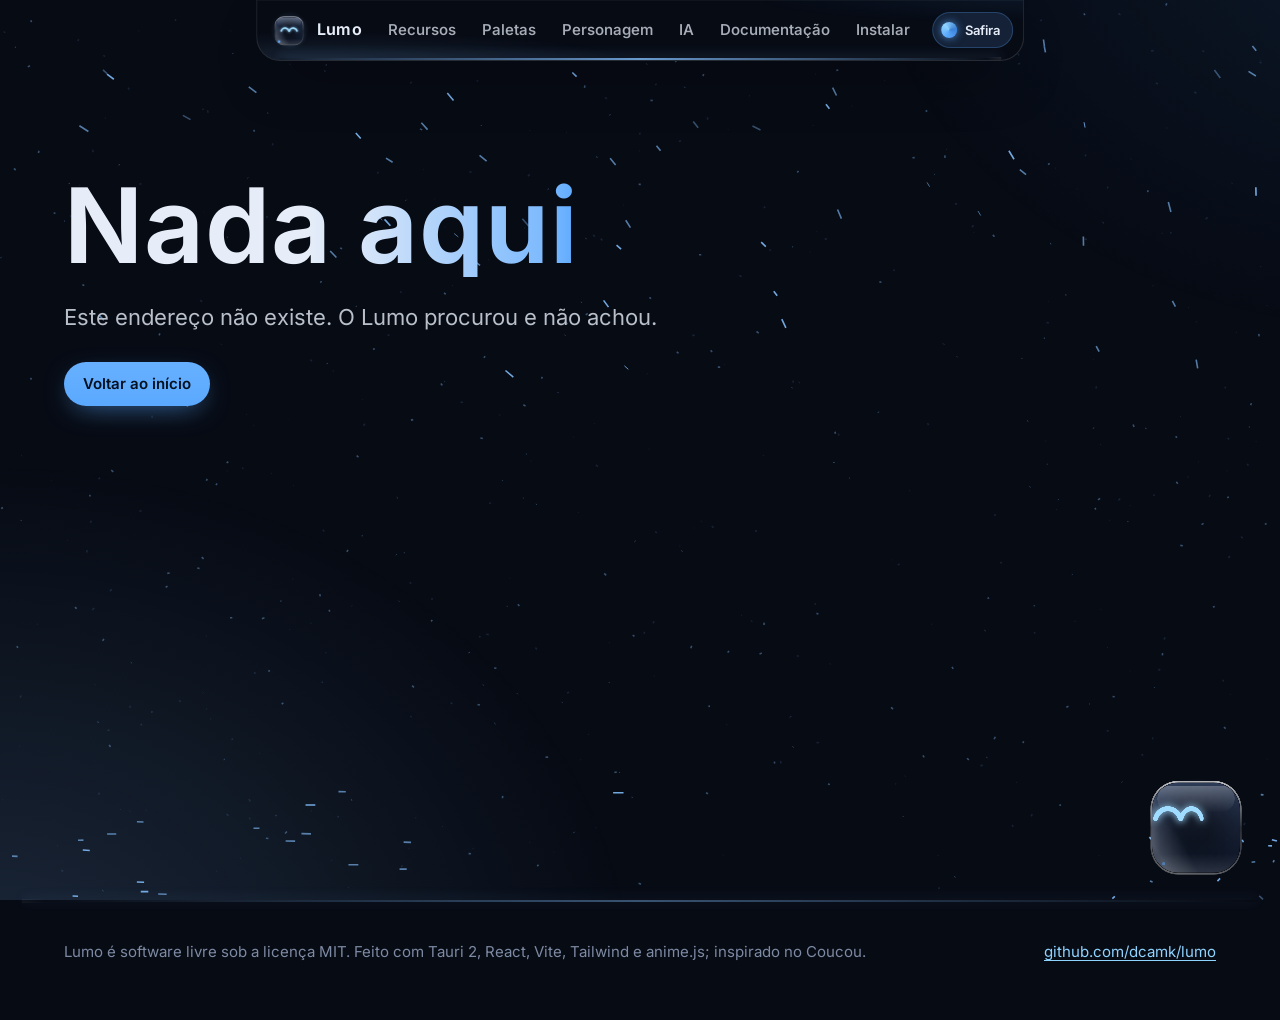
==== index.html @ af3bd28b "Site do Lumo Co-Authored-By: Claude Opus 5.5 <noreply@anthropic.com>" ====
<!doctype html>
<html lang="pt-BR" data-palette="safira" data-font="sans">
  <head>
    <meta charset="UTF-8" />
    <meta name="viewport" content="width=device-width, initial-scale=1" />
    <title>Lumo · assistente de área de trabalho para Linux</title>
    <meta name="description" content="Uma pílula preta no topo da tela com um personagem animado. Tarefas com lembretes, Pomodoro, terminal, e-mail, painel do sistema e uma IA com equipe de agentes. Funciona sem chave de API." />
    <meta name="theme-color" content="#070b14" />
    <meta name="color-scheme" content="dark" />
    <link rel="icon" type="image/png" sizes="32x32" href="/img/favicon-32.png" />
    <link rel="icon" type="image/png" sizes="192x192" href="/img/favicon-192.png" />
    <link rel="apple-touch-icon" href="/img/favicon-180.png" />
    <meta property="og:type" content="website" />
    <meta property="og:locale" content="pt_BR" />
    <meta property="og:site_name" content="Lumo" />
    <meta property="og:title" content="Lumo · assistente de área de trabalho para Linux" />
    <meta property="og:description" content="Uma pílula preta no topo da tela com um personagem animado e uma IA com equipe de agentes. Funciona sem chave de API." />
    <meta property="og:image" content="/img/og.png" />
    <meta property="og:image:width" content="1200" />
    <meta property="og:image:height" content="630" />
    <meta property="og:image:alt" content="O painel do Lumo aberto na paleta Safira, com o personagem e a aba Sistema." />
    <meta name="twitter:card" content="summary_large_image" />
    <link rel="preload" href="/fonts/inter-latin-wght-normal.woff2" as="font" type="font/woff2" crossorigin />
    <script>
      // Paleta salva antes do primeiro quadro (sem piscar a padrão), como o store.ts do Lumo
      (function () {
        var C = {
          grafite: ['#0d0f13', '#13161b', '#0a0c0f', '#1a1e25', '#e8ecf2', '#8a94a3', '#8fa6c4', '#6a86ad', '#b7c4d6', '#0b1018', 'sans'],
          safira: ['#070b14', '#0d1422', '#060a12', '#131c30', '#e6edf8', '#7d8aa3', '#5aa9ff', '#3b82d6', '#8fd3ff', '#04101f', 'sans'],
          indigo: ['#09070f', '#110e1b', '#070509', '#191428', '#ece9f7', '#8d86a6', '#9b8cff', '#7566e0', '#c4b9ff', '#0c0818', 'sans'],
          ambar: ['#0c0904', '#16110a', '#080603', '#201910', '#f3ebdd', '#9a8c75', '#f0a64a', '#cf8530', '#ffd08a', '#1a0f02', 'sans'],
          noir: ['#030303', '#0b0b0c', '#020202', '#131315', '#ededed', '#7c7c82', '#e5484d', '#b83a3f', '#ff8a8e', '#fff4f4', 'sans'],
          matrix: ['#000000', '#04100a', '#010603', '#07180f', '#c9ffd9', '#4f9a69', '#00ff66', '#00c250', '#7dffb0', '#001a08', 'mono'],
        };
        var id = 'safira';
        try {
          var s = JSON.parse(localStorage.getItem('lumo.site') || '{}');
          if (C[s.palette]) id = s.palette;
          var q = new URLSearchParams(location.search).get('paleta');
          if (C[q]) id = q;
        } catch (e) {}
        var c = C[id], r = document.documentElement, n = ['shell', 'surface', 'surface-2', 'surface-3', 'text', 'muted', 'accent', 'accent-2', 'accent-3', 'on-accent'];
        for (var i = 0; i < n.length; i++) r.style.setProperty('--' + n[i], c[i]);
        r.style.setProperty('--mood', c[6]);
        r.style.setProperty('--accent-solid', id === 'noir' ? c[7] : c[6]);
        r.dataset.palette = id;
        r.dataset.font = c[10];
      })();
    </script>
    <script type="module" crossorigin src="/assets/index-BwM4LwbD.js"></script>
    <script defer src="/assets/novidades.js"></script>
    <link rel="modulepreload" crossorigin href="/assets/anime-CxZn2RuW.js">
    <link rel="stylesheet" crossorigin href="/assets/index-Q_j1r442.css">
  </head>
  <body>
    <a class="skip" href="#conteudo">Pular para o conteúdo</a>

    <!-- Luz e partículas: um só relógio e um só motor (src/core/clock.ts, src/particles/engine.ts) -->
    <div class="desk" aria-hidden="true">
      <div class="lumo-ambient"></div>
      <div class="spotlight"></div>
    </div>
    <canvas id="particles" aria-hidden="true"></canvas>

    <!-- Navegação = a pílula do Lumo, encostada no topo da tela -->
    <header class="pill-nav" id="pill-nav">
      <div class="pill-shell lumo-shell" data-anim="shell">
        <span class="lumo-ambient pill-ambient" aria-hidden="true"></span>
        <div class="pill-row">
          <a class="pill-home" href="/" data-link aria-label="Lumo, página inicial">
            <span class="pill-char" data-anim="char"><span class="lumo-aura" aria-hidden="true"></span><canvas aria-hidden="true"></canvas></span>
            <span class="pill-word">Lumo</span>
          </a>
          <nav class="pill-links" aria-label="Seções">
            <a href="/recursos" data-link>Recursos</a>
            <a href="/paletas" data-link>Paletas</a>
            <a href="/personagem" data-link>Personagem</a>
            <a href="/ia" data-link>IA</a>
            <a href="/documentacao" data-link>Documentação</a>
            <a href="/instalar" data-link>Instalar</a>
          </nav>
          <button class="pill-btn pill-palette" type="button" aria-expanded="false" aria-controls="palette-picker" title="Trocar a paleta do site">
            <span class="swatch" aria-hidden="true"></span><span class="sr-only">Paleta do site: </span><span class="pill-palette-name">Safira</span>
          </button>
          <button class="pill-btn pill-menu" type="button" aria-expanded="false" aria-controls="pill-links-mobile">Menu</button>
        </div>
        <div class="pill-drawer">
          <nav class="drawer-links" id="pill-links-mobile" aria-label="Seções" hidden>
            <a class="lumo-nav" href="/" data-link>Início</a>
            <a class="lumo-nav" href="/recursos" data-link>Recursos</a>
            <a class="lumo-nav" href="/paletas" data-link>Paletas</a>
            <a class="lumo-nav" href="/personagem" data-link>Personagem</a>
            <a class="lumo-nav" href="/ia" data-link>IA</a>
            <a class="lumo-nav" href="/documentacao" data-link>Documentação</a>
            <a class="lumo-nav" href="/instalar" data-link>Instalar</a>
          </nav>
          <div class="palette-picker" id="palette-picker" role="group" aria-label="Paleta do site" hidden></div>
        </div>
        <span class="lumo-rim" aria-hidden="true"></span>
      </div>
    </header>

    <main id="conteudo" tabindex="-1">
      <noscript>
        <section class="page-head">
          <h1>Lumo</h1>
          <p>Assistente de área de trabalho para Linux: uma pílula preta no topo da tela com um personagem animado. Funciona sem chave de API.</p>
          <p><a href="https://github.com/dcamk/lumo">Ver no GitHub</a></p>
        </section>
      </noscript>
    </main>

    <footer class="site-foot">
      <span class="lumo-rim" aria-hidden="true"></span>
      <p>Lumo é software livre sob a licença MIT. Feito com Tauri 2, React, Vite, Tailwind e anime.js; inspirado no Coucou.</p>
      <p><a href="https://github.com/dcamk/lumo">github.com/dcamk/lumo</a></p>
    </footer>

    <!-- Personagem 3D: uma camada fixa que acompanha a navegação -->
    <div id="stage" class="stage" aria-hidden="true"><span class="lumo-aura"></span><span class="lumo-flare"></span><div class="stage-gl"></div></div>

    <!-- Casca da transição de página (shellTo) -->
    <div id="morph" class="morph lumo-shell" aria-hidden="true"><span class="lumo-rim"></span></div>
    <p id="route-status" class="sr-only" aria-live="polite"></p>

  </body>
</html>
---- assets/index-Q_j1r442.css ----
@font-face{font-family:Inter Variable;font-style:normal;font-display:swap;font-weight:100 900;src:url(/fonts/inter-latin-wght-normal.woff2)format("woff2-variations");unicode-range:U+??,U+131,U+152-153,U+2BB-2BC,U+2C6,U+2DA,U+2DC,U+304,U+308,U+329,U+2000-206F,U+20AC,U+2122,U+2191,U+2193,U+2212,U+2215,U+FEFF,U+FFFD}@font-face{font-family:Inter Variable;font-style:normal;font-display:swap;font-weight:100 900;src:url(/fonts/inter-latin-ext-wght-normal.woff2)format("woff2-variations");unicode-range:U+100-2BA,U+2BD-2C5,U+2C7-2CC,U+2CE-2D7,U+2DD-2FF,U+304,U+308,U+329,U+1D00-1DBF,U+1E00-1E9F,U+1EF2-1EFF,U+2020,U+20A0-20AB,U+20AD-20C0,U+2113,U+2C60-2C7F,U+A720-A7FF}@font-face{font-family:JetBrains Mono;font-style:normal;font-display:swap;font-weight:400;src:url(/fonts/jetbrains-mono-latin-400-normal.woff2)format("woff2");unicode-range:U+??,U+131,U+152-153,U+2BB-2BC,U+2C6,U+2DA,U+2DC,U+304,U+308,U+329,U+2000-206F,U+20AC,U+2122,U+2191,U+2193,U+2212,U+2215,U+FEFF,U+FFFD}@font-face{font-family:JetBrains Mono;font-style:normal;font-display:swap;font-weight:700;src:url(/fonts/jetbrains-mono-latin-700-normal.woff2)format("woff2");unicode-range:U+??,U+131,U+152-153,U+2BB-2BC,U+2C6,U+2DA,U+2DC,U+304,U+308,U+329,U+2000-206F,U+20AC,U+2122,U+2191,U+2193,U+2212,U+2215,U+FEFF,U+FFFD}@font-face{font-family:JetBrains Mono;font-style:normal;font-display:swap;font-weight:400;src:url(/fonts/jetbrains-mono-latin-ext-400-normal.woff2)format("woff2");unicode-range:U+100-2BA,U+2BD-2C5,U+2C7-2CC,U+2CE-2D7,U+2DD-2FF,U+304,U+308,U+329,U+1D00-1DBF,U+1E00-1E9F,U+1EF2-1EFF,U+2020,U+20A0-20AB,U+20AD-20C0,U+2113,U+2C60-2C7F,U+A720-A7FF}:root{--shell:#070b14;--surface:#0d1422;--surface-2:#060a12;--surface-3:#131c30;--text:#e6edf8;--muted:#7d8aa3;--accent:#5aa9ff;--accent-2:#3b82d6;--accent-3:#8fd3ff;--on-accent:#04101f;--warn:#f0b44c;--danger:#f0615d;--ok:#52d6a0;--line:#1c2230;--line-strong:#323a4a;--mood:var(--accent);--speed:.95;--font-sans:"Inter Variable", ui-sans-serif, system-ui, sans-serif;--font-mono:"JetBrains Mono", ui-monospace, Menlo, Consolas, monospace;--lumo-font:var(--font-sans);--ease-out:cubic-bezier(.16, 1, .3, 1);--ease-in:cubic-bezier(.7, 0, .84, 0);--ease-move:cubic-bezier(.65, 0, .35, 1);--fs-xs:.8125rem;--fs-sm:.9375rem;--fs-md:1.0625rem;--fs-lg:1.375rem;--fs-xl:clamp(1.6rem, 1.2rem + 1.4vw, 1.9rem);--fs-2xl:clamp(2rem, 1.4rem + 2.4vw, 2.75rem);--fs-display:clamp(2.9rem, 1.2rem + 7vw, 6.5rem);--r-shell:24px;--r-card:14px;--r-pill:999px;--gutter:clamp(20px, 5vw, 64px);--maxw:1240px;--nav-h:60px}html[data-font=mono]{--lumo-font:var(--font-mono)}html[data-palette=matrix],html[data-palette=noir]{--r-card:4px}html[data-palette=matrix]{--r-shell:6px}*,:before,:after{box-sizing:border-box}html{background:var(--shell);color:var(--text);--lightningcss-light: ;--lightningcss-dark:initial;color-scheme:dark;font-family:var(--lumo-font);-webkit-font-smoothing:antialiased;-moz-osx-font-smoothing:grayscale;text-rendering:optimizelegibility;scroll-padding-top:calc(var(--nav-h) + 24px);transition:background-color .5s var(--ease-move);font-size:100%}body{min-height:100vh;font-size:var(--fs-md);margin:0;line-height:1.6;overflow-x:clip}html[data-palette=matrix] body{text-shadow:0 0 6px color-mix(in srgb, var(--accent) 30%, transparent);font-size:.97rem}img,video,canvas,svg{max-width:100%;display:block}img,video{height:auto}h1,h2,h3,h4{letter-spacing:.01em;text-wrap:balance;margin:0;font-weight:650;line-height:1.08}p{text-wrap:pretty;margin:0}a{color:var(--accent-3);text-underline-offset:3px;text-decoration-thickness:1px}a:hover{color:var(--text)}code,kbd,pre{font-family:var(--font-mono);font-size:.9em}kbd{border:1px solid var(--line-strong);background:var(--surface);border-bottom-width:2px;border-radius:6px;padding:.1em .45em;font-size:.85em}:not(pre)>code{background:color-mix(in srgb, var(--accent) 10%, var(--surface));color:var(--accent-3);border-radius:5px;padding:.1em .35em}::selection{background:color-mix(in srgb, var(--accent) 45%, transparent);color:var(--text)}:focus-visible{outline:2px solid var(--accent-3);outline-offset:2px;border-radius:6px}main:focus{outline:none}[hidden]{display:none!important}.sr-only{clip:rect(0, 0, 0, 0);white-space:nowrap;border:0;width:1px;height:1px;margin:-1px;padding:0;overflow:hidden;position:absolute!important}.skip{z-index:100;background:var(--accent);color:var(--on-accent);border-radius:10px;padding:10px 16px;font-weight:600;text-decoration:none;position:fixed;top:-60px;left:12px}.skip:focus{top:12px}.desk{z-index:-2;pointer-events:none;position:fixed;inset:0;overflow:hidden}.lumo-ambient{pointer-events:none;background:radial-gradient(60% 70% at 8% 100%, color-mix(in srgb, var(--mood) 16%, transparent), transparent 70%), radial-gradient(50% 55% at 100% 0%, color-mix(in srgb, var(--accent-2) 11%, transparent), transparent 72%);animation:lumo-drift calc(18s * var(--speed)) ease-in-out infinite alternate;transition:background .8s;position:absolute;inset:-10%}@keyframes lumo-drift{0%{transform:translate(-2%,1%)scale(1.02)}to{transform:translate(2%,-1%)scale(1.06)}}.section-ambient{z-index:-1;pointer-events:none;position:absolute;inset:0;overflow:hidden}.section-ambient:before{content:"";background:radial-gradient(45% 55% at 12% 90%, color-mix(in srgb, var(--mood) 9%, transparent), transparent 70%), radial-gradient(40% 45% at 92% 8%, color-mix(in srgb, var(--accent-2) 7%, transparent), transparent 72%);animation:lumo-drift calc(18s * var(--speed)) ease-in-out infinite alternate-reverse;position:absolute;inset:-20%}.spotlight{background:radial-gradient(closest-side, color-mix(in srgb, var(--accent) 9%, transparent), transparent 70%);opacity:0;will-change:transform;border-radius:50%;width:900px;height:900px;margin:-450px 0 0 -450px;transition:opacity .6s;position:absolute;top:0;left:0}.spotlight.on{opacity:1}#particles{z-index:-1;pointer-events:none;width:100%;height:100%;position:fixed;inset:0}.lumo-aura{z-index:-1;pointer-events:none;background:radial-gradient(closest-side, color-mix(in srgb, var(--mood) 55%, transparent), transparent 72%);opacity:.5;border-radius:9999px;transition:background .7s;position:absolute;inset:-65%}.lumo-flare{z-index:-1;pointer-events:none;background:radial-gradient(closest-side, color-mix(in srgb, var(--mood) 70%, white 8%), transparent 72%);opacity:0;border-radius:9999px;position:absolute;inset:-45%}.lumo-rim{pointer-events:none;background:linear-gradient(90deg, transparent, var(--mood), transparent);height:2px;box-shadow:0 -2px 12px 0 color-mix(in srgb, var(--mood) 55%, transparent);opacity:.8;transition:background .7s;position:absolute;bottom:0;left:22px;right:22px}.lumo-rim:after{content:"";background:linear-gradient(90deg,#0000 0%,#ffffffd9 50%,#0000 100%) 0 0/30% 100% no-repeat;background-position:var(--sweep,-40%) 0;filter:blur(.5px);position:absolute;inset:-1px 0}.lumo-rim.soft{opacity:.45;box-shadow:none}.lumo-shell{background-color:var(--shell);border-color:var(--line);transition:background-color .5s var(--ease-move), border-color .5s var(--ease-move)}html[data-palette=matrix] .lumo-shell:after,html[data-palette=matrix] .scan:after{content:"";z-index:3;pointer-events:none;border-radius:inherit;background:repeating-linear-gradient(0deg, color-mix(in srgb, var(--accent) 5%, transparent) 0 1px, transparent 1px 3px);animation:9s linear infinite lumo-scan;position:absolute;inset:0}@keyframes lumo-scan{0%{background-position:0 0}to{background-position:0 60px}}.lumo-nav,.lumo-pill{border-radius:var(--r-pill);min-height:44px;font:inherit;font-size:var(--fs-sm);cursor:pointer;white-space:nowrap;justify-content:center;align-items:center;gap:.5em;padding:0 1.25em;font-weight:600;text-decoration:none;display:inline-flex;position:relative;overflow:hidden}.lumo-nav{color:var(--text);background:color-mix(in srgb, var(--accent) 9%, var(--surface));border:1px solid color-mix(in srgb, var(--accent) 26%, transparent);transition:background .18s var(--ease-out), color .18s var(--ease-out), border-color .18s var(--ease-out), box-shadow .18s var(--ease-out)}.lumo-nav:hover{color:var(--text);background:color-mix(in srgb, var(--accent) 20%, var(--surface));border-color:color-mix(in srgb, var(--accent) 50%, transparent)}.lumo-nav[aria-pressed=true],.lumo-nav[aria-current=page],.lumo-nav[aria-selected=true]{color:var(--on-accent);background:var(--accent-solid,var(--accent));border-color:var(--accent-solid,var(--accent));box-shadow:0 0 16px -3px color-mix(in srgb, var(--accent) 65%, transparent)}.lumo-pill{color:var(--on-accent);background:linear-gradient(180deg, color-mix(in srgb, var(--accent-solid,var(--accent)) 92%, white), var(--accent-solid,var(--accent)));box-shadow:0 8px 28px -10px color-mix(in srgb, var(--accent) 70%, transparent);border:0}.lumo-pill:hover{color:var(--on-accent)}.lumo-nav:before,.lumo-pill:before{content:"";pointer-events:none;background:linear-gradient(105deg,#0000 38%,#ffffff38 50%,#0000 62%);transition:transform;position:absolute;inset:0;transform:translate(-120%)}.lumo-nav:hover:before,.lumo-pill:hover:before,.lumo-nav:focus-visible:before,.lumo-pill:focus-visible:before{transition:transform .7s var(--ease-out);transform:translate(120%)}html[data-palette=matrix] .lumo-nav,html[data-palette=matrix] .lumo-pill,html[data-palette=noir] .lumo-nav,html[data-palette=noir] .lumo-pill{border-radius:4px}.lumo-title{letter-spacing:.01em;font-weight:650}.lumo-title .ch{white-space:pre;background-image:linear-gradient(90deg, var(--text) 0%, var(--text) 45%, var(--accent) 100%);background-size:calc(var(--n) * 100%) 100%;background-position:calc(var(--i) / max(var(--n) - 1, 1) * 100%) 0;color:#0000;font-variation-settings:"wght" var(--w,650);-webkit-background-clip:text;background-clip:text;display:inline-block}.lumo-title .wd{white-space:nowrap}html[data-palette=matrix] .lumo-title:before{content:"> ";color:var(--accent)}html[data-palette=matrix] .lumo-title:after{content:"_";color:var(--accent);animation:1s step-end infinite lumo-caret}@keyframes lumo-caret{50%{opacity:0}}.glitching{position:relative}.glitching:before,.glitching:after{content:attr(data-text);pointer-events:none;color:var(--accent);background:var(--shell);position:absolute;inset:0;overflow:hidden}.glitching:before{clip-path:inset(18% 0 58%);transform:translate(-.06em)}.glitching:after{clip-path:inset(62% 0 14%);color:var(--accent-3);transform:translate(.05em)}.lumo-sheen{border-radius:inherit;pointer-events:none;background:linear-gradient(calc(100deg + var(--tilt,0) * 1deg), transparent 30%, #ffffff24 48%, transparent 62%);background-size:220% 100%;background-position:calc(50% - var(--tilt,0) * 1.6%) 0;mix-blend-mode:soft-light;position:absolute;inset:0}.lumo-recalibrate{animation:lumo-recal calc(.52s * var(--speed)) var(--ease-out)}@keyframes lumo-recal{0%{filter:brightness(1.7)saturate(1.3)}to{filter:none}}@media (prefers-reduced-motion:reduce){.lumo-ambient,.section-ambient:before,html[data-palette=matrix] .lumo-shell:after,html[data-palette=matrix] .scan:after,html[data-palette=matrix] .lumo-title:after,.lumo-recalibrate{animation:none}.lumo-nav:hover:before,.lumo-pill:hover:before{transition:none}.spotlight{display:none}}@media not ((hover:hover) and (pointer:fine)){.lumo-nav:hover:before,.lumo-pill:hover:before{transform:translate(-120%)}.spotlight{display:none}}html[data-palette=matrix] .sec h2:before,html[data-palette=matrix] .doc h2:before{content:"> ";color:var(--accent)}.pill-nav{z-index:50;max-width:calc(100vw - 16px);position:fixed;top:0;left:50%;transform:translate(-50%)}.pill-shell{border:1px solid var(--line);border-radius:0 0 var(--r-shell) var(--r-shell);box-shadow:0 24px 60px -24px #000000d9, 0 1px 0 0 color-mix(in srgb, var(--text) 4%, transparent) inset;border-top:0;position:relative;overflow:hidden}.pill-ambient{z-index:0;opacity:.8;position:absolute;inset:0}.pill-row{z-index:1;height:var(--nav-h);align-items:center;gap:4px;padding:0 10px 0 8px;display:flex;position:relative}.pill-home{color:var(--text);letter-spacing:.01em;border-radius:var(--r-pill);align-items:center;gap:6px;padding:0 10px 0 2px;font-size:1rem;font-weight:650;text-decoration:none;display:flex}.pill-char{isolation:isolate;place-items:center;width:44px;height:44px;display:grid;position:relative}.pill-char .lumo-aura{inset:-10%}.pill-char canvas{width:40px;height:40px}.pill-links{align-items:center;gap:2px;display:flex}.pill-links a{border-radius:var(--r-pill);color:color-mix(in srgb, var(--text) 72%, var(--shell));font-size:var(--fs-sm);transition:color .18s var(--ease-out), background .18s var(--ease-out);padding:8px 12px;font-weight:550;text-decoration:none;position:relative}.pill-links a:hover{color:var(--text);background:color-mix(in srgb, var(--accent) 12%, transparent)}.pill-links a[aria-current=page]{color:var(--on-accent);background:var(--accent-solid,var(--accent));box-shadow:0 0 16px -3px color-mix(in srgb, var(--accent) 65%, transparent)}html[data-palette=matrix] .pill-links a,html[data-palette=noir] .pill-links a{border-radius:4px}.pill-btn{border:1px solid color-mix(in srgb, var(--accent) 26%, transparent);border-radius:var(--r-pill);background:color-mix(in srgb, var(--accent) 9%, var(--surface));height:36px;color:var(--text);font:inherit;font-size:var(--fs-xs);cursor:pointer;align-items:center;gap:8px;margin-left:6px;padding:0 12px 0 8px;font-weight:600;display:inline-flex}.pill-btn:hover,.pill-btn[aria-expanded=true]{background:color-mix(in srgb, var(--accent) 20%, var(--surface))}.pill-btn .swatch{background:conic-gradient(from 200deg, var(--accent), var(--accent-3), var(--accent-2), var(--accent));width:16px;height:16px;box-shadow:0 0 10px -1px var(--accent);border-radius:50%}.pill-menu{padding:0 14px;display:none}.pill-drawer{z-index:1;position:relative}.pill-shell:not(.open) .pill-drawer{display:none}.drawer-links,.palette-picker{gap:6px;padding:2px 12px 18px;display:grid}.drawer-links{grid-template-columns:repeat(2,minmax(0,1fr))}.drawer-links .lumo-nav{min-height:40px}.palette-picker{grid-template-columns:repeat(3,minmax(0,1fr))}.pal-opt{border:1px solid var(--line);background:color-mix(in srgb, var(--surface) 80%, transparent);color:var(--text);font:inherit;text-align:left;cursor:pointer;transition:border-color .18s var(--ease-out), background .18s var(--ease-out);border-radius:14px;align-items:center;gap:10px;padding:7px 12px 7px 7px;display:flex}.pal-opt:hover{border-color:color-mix(in srgb, var(--p-accent) 60%, transparent);background:color-mix(in srgb, var(--p-accent) 10%, var(--surface))}.pal-opt[aria-pressed=true]{border-color:var(--p-accent);box-shadow:0 0 18px -6px var(--p-accent)}.pal-face{border:1px solid var(--p-edge);border-radius:var(--p-r);background:linear-gradient(180deg, var(--p-top), var(--p-bottom));flex:none;justify-content:center;align-items:center;gap:5px;width:30px;height:30px;display:flex}.pal-face i{background:var(--p-eye);width:4px;height:11px;box-shadow:0 0 6px var(--p-eye);border-radius:2px}.pal-text{line-height:1.2;display:grid}.pal-name{font-size:var(--fs-sm);font-weight:650}.pal-tag{font-size:var(--fs-xs);color:var(--muted)}.morph{z-index:45;border:1px solid var(--line);pointer-events:none;display:none;position:fixed;overflow:hidden;box-shadow:0 30px 80px -30px #000000e6}.stage{z-index:30;transform-origin:0 0;will-change:transform;pointer-events:none;isolation:isolate;position:fixed;top:0;left:0}.stage .lumo-aura{inset:6%}.stage .lumo-flare{inset:14%}.stage-gl{position:absolute;inset:0}.stage-hit{pointer-events:auto;cursor:pointer;background:0 0;border:0;border-radius:30%;width:38%;height:42%;position:absolute;top:27%;left:31%}.file-chip{z-index:41;border:1px solid var(--line-strong);background:var(--surface);color:var(--text);font-size:var(--fs-xs);pointer-events:none;border-radius:10px;align-items:center;gap:6px;padding:7px 11px;font-weight:600;display:flex;position:fixed;top:0;left:0;box-shadow:0 12px 30px -10px #000c}.file-chip svg{color:var(--accent-3)}main{transform-origin:50% 0;min-height:100vh;display:block}.page-head{max-width:calc(var(--maxw) + 2 * var(--gutter));padding:calc(var(--nav-h) + clamp(72px, 9vw, 128px)) var(--gutter) clamp(40px, 6vw, 72px);margin:0 auto}.page-head h1{font-size:var(--fs-display);line-height:.98}.lead{max-width:60ch;font-size:var(--fs-lg);color:color-mix(in srgb, var(--text) 80%, var(--shell));margin-top:24px;line-height:1.5}.sec{isolation:isolate;padding:clamp(72px, 9vw, 136px) var(--gutter);position:relative}.sec>:where(:not(.section-ambient,.lumo-rim)){max-width:var(--maxw);margin-inline:auto}.sec>.lumo-rim{left:8%;right:8%}.sec h2,.sec-title{font-size:var(--fs-2xl)}.sec-title{margin-bottom:clamp(32px,4vw,56px)}.sec-head{gap:16px;margin-bottom:clamp(32px,4vw,56px);display:grid}.sec-head p{max-width:64ch;color:color-mix(in srgb, var(--text) 78%, var(--shell))}h3{font-size:var(--fs-lg)}.split{grid-template-columns:minmax(0,5fr) minmax(0,7fr);align-items:center;gap:clamp(28px,5vw,72px);display:grid}.split-text{gap:16px;display:grid}.split-text p{max-width:54ch;color:color-mix(in srgb, var(--text) 80%, var(--shell))}.shot{display:block}.shot img{border:1px solid var(--line);background:#0a0d14;border-radius:14px;width:100%;box-shadow:0 30px 60px -36px #000000e6}.clip{margin:0}.clip video{border:1px solid var(--line-strong);background:#0a0d14;border-radius:12px;width:100%}.official{margin:clamp(40px,5vw,64px) auto 0}.official img{border:1px solid var(--line);border-radius:14px;width:100%}.official figcaption{font-size:var(--fs-xs);color:var(--muted);margin-top:10px}.hero{max-width:calc(var(--maxw) + 2 * var(--gutter));min-height:min(100svh,980px);padding:calc(var(--nav-h) + 48px) var(--gutter) 48px;grid-template-columns:minmax(0,1.05fr) minmax(0,1fr);align-items:center;gap:clamp(24px,4vw,64px);margin:0 auto;display:grid;position:relative}.hero-title{margin-left:-.04em;font-size:clamp(5.5rem,2rem + 12vw,12.5rem);line-height:.86}.hero-lead{max-width:22ch;font-size:var(--fs-xl);margin-top:22px;font-weight:500;line-height:1.3}.hero-type{min-height:1.7em;font-family:var(--font-mono);font-size:var(--fs-lg);color:var(--accent-3);margin-top:18px}.type-pre{color:var(--accent)}.caret{color:var(--accent);animation:1s step-end infinite lumo-caret}.hero-cta{flex-wrap:wrap;gap:12px;margin-top:34px;display:flex}.hero-cta .lumo-pill,.hero-cta .lumo-nav{min-height:50px;font-size:var(--fs-md);padding:0 1.6em}.hero-note{max-width:44ch;font-size:var(--fs-sm);color:var(--muted);margin-top:30px}.hero-visual{flex-direction:column;align-items:center;display:flex;position:relative}.screen-top{border:1px solid var(--line);background:#0a0d14;border-bottom:0;border-radius:14px 14px 0 0;width:min(100%,440px);overflow:hidden;-webkit-mask-image:linear-gradient(#000 62%,#0000);mask-image:linear-gradient(#000 62%,#0000)}.screen-pill img{box-shadow:none;border:0;border-radius:0;margin-top:-2px}.hero-slot{aspect-ratio:1;width:min(100%,470px);margin-top:-54px}.gnome-bar{color:#f2f2f2;height:28px;text-shadow:none;background:#000;grid-template-columns:1fr auto 1fr;align-items:center;padding:0 12px;font-family:Inter Variable,system-ui,sans-serif;font-size:12.5px;font-weight:600;display:grid}.gnome-bar.mini{height:24px;font-size:11px}.gnome-clock{text-transform:none}.gnome-tray{justify-content:flex-end;gap:8px;display:flex}.gnome-tray i{opacity:.85;background:#d9d9d9;border-radius:3px;width:12px;height:10px}.gnome-tray i:first-child{border-radius:50%;width:10px}.preview{grid-template-columns:minmax(0,1fr) 300px;align-items:start;gap:32px;display:grid}.gnome{border:1px solid var(--line-strong);background:radial-gradient(90% 70% at 78% 105%, color-mix(in srgb, var(--accent-2) 30%, #0b0f18), transparent 62%), radial-gradient(70% 60% at 0% 0%, #1a2232, transparent 70%), linear-gradient(160deg, #121826, #06080d);border-radius:16px;height:520px;position:relative;overflow:hidden;box-shadow:0 40px 90px -40px #000000e6}.gnome-wall .win{opacity:.5;filter:blur(3px);background:#1b2029;border-radius:12px;align-content:start;gap:10px;padding:0 0 16px;display:grid;position:absolute;overflow:hidden}.gnome-wall .win b{background:#262c37;height:30px;display:block}.gnome-wall .win span{background:#343b48;border-radius:5px;height:9px;margin:0 18px}.gnome-wall .win span:nth-child(odd){margin-right:38%}.win-a{width:44%;height:46%;top:46%;left:5%}.win-b{width:40%;height:40%;top:52%;right:4%}.win-c{width:38%;height:34%;top:70%;left:30%}.demo-frame{place-items:start center;height:330px;display:grid;position:absolute;top:28px;left:0;right:0}.demo-iframe{--lightningcss-light: ;--lightningcss-dark:initial;color-scheme:dark;background:0 0;border:0;width:100%;height:100%}.demo-start{margin-top:24px}.drop-veil{border:2px dashed color-mix(in srgb, var(--accent) 55%, transparent);background:color-mix(in srgb, var(--accent) 8%, transparent);color:var(--text);font-size:var(--fs-sm);opacity:0;pointer-events:none;transition:opacity .2s var(--ease-out);border-radius:12px;place-items:end center;padding-bottom:22px;display:grid;position:absolute;inset:36px 8px 8px}.drop-veil.on{opacity:1}.tour-ring{border:2px solid var(--accent-3);width:0;height:0;box-shadow:0 0 0 9999px #00000061, 0 0 26px -2px var(--accent);opacity:0;pointer-events:none;transition:opacity .3s var(--ease-out);border-radius:20px;position:absolute;top:30px;left:50%}.tour-ring.on{opacity:1}.tour-tip{z-index:3;border:1px solid var(--line-strong);background:var(--surface);max-width:320px;font-size:var(--fs-sm);border-radius:12px;padding:10px 14px;line-height:1.45;position:absolute;box-shadow:0 16px 40px -16px #000000e6}.preview-controls{flex-direction:column;gap:22px;display:flex}.ctl-group h3{font-size:var(--fs-sm);color:var(--muted);margin-bottom:8px;font-weight:600}.ctl-row{gap:6px;display:flex}.ctl-row.wrap{flex-wrap:wrap}.ctl-tabs{grid-template-columns:repeat(2,minmax(0,1fr));gap:6px;display:grid}.preview-controls .lumo-nav,.preview-controls .lumo-pill,.meet-controls .lumo-nav,.meet-controls .lumo-pill,.sounds .lumo-nav,.compare-pick .lumo-nav{min-height:38px;font-size:var(--fs-xs);padding:0 14px}.ctl-foot{flex-wrap:wrap;gap:8px;display:flex}.ctl-note{font-size:var(--fs-xs);color:var(--muted)}.preview-mobile{display:none}.pm-step{margin:0}.pm-step figcaption{font-size:var(--fs-sm);margin-top:12px}.pm-nav{justify-content:space-between;align-items:center;gap:12px;margin-top:16px;display:flex}.pm-count{font-size:var(--fs-sm);color:var(--muted);font-variant-numeric:tabular-nums}.counts{letter-spacing:.005em;max-width:22ch;font-size:clamp(2.1rem,1rem + 4vw,4.6rem);font-weight:300;line-height:1.12}.counts b{color:var(--accent);font-variant-numeric:tabular-nums;font-weight:750}.feature-split{grid-template-columns:minmax(0,5fr) minmax(0,7fr);align-items:start;gap:clamp(28px,5vw,72px);display:grid}.feature-list{margin:0;padding:0;list-style:none}.feature-list a{border-bottom:1px solid var(--line);color:var(--text);gap:4px;padding:16px 0;text-decoration:none;display:grid}.f-t{font-size:var(--fs-lg);transition:color .18s var(--ease-out), transform .26s var(--ease-out);font-weight:650}.f-d{color:var(--muted);font-size:var(--fs-sm)}.feature-list a:hover .f-t{color:var(--accent-3);transform:translate(4px)}.feature-split .shot{top:calc(var(--nav-h) + 40px);perspective:1200px;position:sticky}.mode{grid-template-columns:minmax(0,7fr) minmax(0,5fr);align-items:center;gap:clamp(28px,5vw,72px);padding-block:clamp(28px,4vw,56px);display:grid}.mode.flip .mode-media{order:2}.mode-media{perspective:1200px;position:relative}.mode-clip{border-radius:12px;width:52%;margin:-10% -4% 0 auto;position:relative;box-shadow:0 30px 60px -30px #000000f2}.mode-text{gap:12px;display:grid}.mode-text h3{font-size:var(--fs-xl)}.mode-size{color:var(--accent-3);font-size:var(--fs-sm);font-variant-numeric:tabular-nums;font-weight:600}.mode-text p:last-child{color:color-mix(in srgb, var(--text) 80%, var(--shell));max-width:46ch}.tabs-demo{grid-template-columns:280px minmax(0,1fr);align-items:start;gap:clamp(24px,4vw,56px);display:grid}.tabs-nav{top:calc(var(--nav-h) + 40px);grid-template-columns:repeat(2,minmax(0,1fr));gap:8px;display:grid;position:sticky}.tabs-nav .lumo-nav{min-height:42px;font-size:var(--fs-sm)}.tab-panel{gap:22px;display:grid}.tab-copy{gap:8px;max-width:60ch;display:grid}.tab-copy p{color:color-mix(in srgb, var(--text) 80%, var(--shell))}.pal-grid{grid-template-columns:repeat(auto-fill,minmax(min(100%,340px),1fr));gap:20px;display:grid}.pal-card{border:1px solid var(--line);border-radius:var(--card-r);background:radial-gradient(80% 60% at 0% 100%, color-mix(in srgb, var(--accent) 12%, transparent), transparent 70%), var(--shell);color:var(--text);transition:border-color .26s var(--ease-out), box-shadow .26s var(--ease-out), transform .26s var(--ease-out);flex-direction:column;gap:16px;padding:22px;display:flex;position:relative;overflow:hidden}.pal-card.mono{font-family:var(--font-mono);font-size:.94em}.pal-card:hover,.pal-card:focus-within{border-color:color-mix(in srgb, var(--accent) 45%, transparent);box-shadow:0 0 40px -18px var(--accent)}.pal-head{align-items:baseline;gap:12px;display:flex}.pal-head h3{font-size:var(--fs-xl)}.pal-tagline{color:var(--accent);font-weight:600}.pal-shot img{border-radius:calc(var(--card-r) - 4px)}.pal-vibe{color:color-mix(in srgb, var(--text) 82%, var(--shell))}.traits{gap:8px;display:grid}.trait{font-size:var(--fs-xs);color:var(--muted);grid-template-columns:7.5em 1fr;align-items:center;gap:12px;display:grid}.bar{background:color-mix(in srgb, var(--text) 10%, transparent);border-radius:2px;height:4px;overflow:hidden}.bar i{background:linear-gradient(90deg, var(--accent-2), var(--accent));transform-origin:0;height:100%;display:block;transform:scaleX(0)}.pal-facts{font-size:var(--fs-xs);grid-template-columns:repeat(2,minmax(0,1fr));gap:10px 16px;margin:0;display:grid}.pal-facts dt{color:var(--muted)}.pal-facts dd{margin:0;font-weight:600}.pal-reply{gap:6px;margin:0;display:grid}.pal-reply figcaption{background:var(--surface-3);font-size:var(--fs-xs);border-radius:14px;justify-self:end;padding:6px 12px}.pal-reply blockquote{border:1px solid var(--line);background:var(--surface);font-size:var(--fs-sm);border-radius:14px;margin:0;padding:10px 14px}.pal-use{align-self:flex-start;min-height:40px;margin-top:auto}.pal-use[aria-pressed=true]{color:var(--accent-3);box-shadow:inset 0 0 0 1px var(--accent);background:0 0}.compare{gap:18px;display:grid}.compare-pick{flex-wrap:wrap;gap:6px;display:flex}.compare-stage{aspect-ratio:1272/616;border:1px solid var(--line);background:#0a0d14;border-radius:14px;width:100%;max-width:980px;position:relative;overflow:hidden}.compare-stage:has(input:focus-visible){outline:2px solid var(--accent-3);outline-offset:3px}.cmp-a,.cmp-b{position:absolute;inset:0}.cmp-b{clip-path:inset(0 0 0 var(--x))}.cmp-a img,.cmp-b img{object-fit:cover;width:100%;height:100%;box-shadow:none;border:0;border-radius:0}.cmp-line{top:0;bottom:0;left:var(--x);background:var(--accent-3);width:2px;box-shadow:0 0 14px var(--accent);pointer-events:none;margin-left:-1px;position:absolute}.cmp-label{background:color-mix(in srgb, var(--shell) 80%, transparent);font-size:var(--fs-xs);pointer-events:none;border-radius:999px;padding:4px 10px;font-weight:600;position:absolute;bottom:12px}.cmp-label.l{left:12px}.cmp-label.r{right:12px}.compare-stage input{opacity:0;cursor:ew-resize;width:100%;height:100%;margin:0;position:absolute;inset:0}.meet{grid-template-columns:minmax(0,1fr) minmax(0,1fr);align-items:center;gap:clamp(28px,5vw,72px);display:grid}.meet-slot{aspect-ratio:1;justify-self:center;width:100%;max-width:540px}.meet-controls{gap:20px;display:grid}.meet-controls>p{color:color-mix(in srgb, var(--text) 80%, var(--shell));max-width:48ch}.lumo-select{appearance:none;border:1px solid color-mix(in srgb, var(--accent) 26%, transparent);border-radius:var(--r-pill);background:color-mix(in srgb, var(--accent) 9%, var(--surface)) url("data:image/svg+xml,%3Csvg xmlns='http://www.w3.org/2000/svg' width='10' height='6' viewBox='0 0 10 6'%3E%3Cpath d='M1 1l4 4 4-4' fill='none' stroke='%2394a3b8' stroke-width='1.5' stroke-linecap='round'/%3E%3C/svg%3E") no-repeat right .8rem center;min-height:38px;color:var(--text);font:inherit;font-size:var(--fs-xs);--lightningcss-light: ;--lightningcss-dark:initial;color-scheme:dark;padding:0 2rem 0 14px;font-weight:600}.lumo-select option{background:var(--surface-2);color:var(--text)}.emo-grid{grid-template-columns:repeat(auto-fill,minmax(118px,1fr));gap:12px;margin-block:0;padding:0;list-style:none;display:grid}.emo{border:1px solid var(--line);background:var(--surface);width:100%;color:var(--text);font:inherit;font-size:var(--fs-xs);cursor:pointer;transition:border-color .18s var(--ease-out), transform .26s var(--ease-out);border-radius:16px;gap:8px;padding:8px 8px 10px;font-weight:600;display:grid}.emo:hover{border-color:color-mix(in srgb, var(--accent) 55%, transparent);transform:translateY(-2px)}.emo img{box-shadow:none;border:0;border-radius:12px}.behaviors{grid-template-columns:repeat(auto-fill,minmax(min(100%,300px),1fr));gap:32px 40px;margin-block:0;display:grid}.behaviors dt{font-size:var(--fs-lg);font-weight:650}.behaviors dd{color:color-mix(in srgb, var(--text) 76%, var(--shell));margin:8px 0 0}.sounds{gap:22px;display:grid}.team-wrap{min-width:0}.team{width:100%;height:auto;overflow:visible}.team .link{fill:none;stroke:color-mix(in srgb, var(--accent) 55%, transparent);stroke-width:2px;stroke-linecap:round}.team .node{transform-box:fill-box;transform-origin:50%}.team .node rect{fill:var(--surface);stroke:var(--line-strong);stroke-width:1.5px}.team .node.main rect{fill:var(--shell);stroke:var(--accent);stroke-width:2px}.team .node.you rect{fill:var(--surface-3)}.team text{fill:var(--text);font-family:var(--lumo-font);text-anchor:middle;font-size:18px;font-weight:650}.team .spec text{text-anchor:start}.team text.mono{font-family:var(--font-mono);fill:var(--accent-3);font-size:17px}.team text.sub{fill:var(--muted);font-size:13px;font-weight:500}.team .pulse{fill:var(--accent-3);filter:drop-shadow(0 0 6px var(--accent))}.providers{grid-template-columns:repeat(auto-fill,minmax(min(100%,270px),1fr));gap:0 32px;margin-block:0;padding:0;list-style:none;display:grid}.providers li{border-top:1px solid var(--line);grid-template-columns:1fr auto;gap:4px 12px;padding:18px 0;display:grid}.pv-name{font-weight:650}.pv-tag{background:color-mix(in srgb, var(--accent) 14%, transparent);color:var(--accent-3);font-size:var(--fs-xs);border-radius:999px;align-self:center;padding:2px 10px;font-weight:600}.pv-tag.pv-sem-chave,.pv-tag.pv-local{background:color-mix(in srgb, var(--ok) 18%, transparent);color:color-mix(in srgb, var(--ok) 70%, var(--text))}.pv-hint{color:var(--muted);font-size:var(--fs-sm);grid-column:1/-1}.brain-grid{grid-template-columns:repeat(auto-fit,minmax(min(100%,250px),1fr));gap:36px;margin-bottom:clamp(56px,7vw,100px);display:grid}.brain-grid article{align-content:start;gap:10px;display:grid}.brain-grid p{color:color-mix(in srgb, var(--text) 78%, var(--shell))}.terminal-split{grid-template-columns:minmax(0,7fr) minmax(0,5fr)}.docs{max-width:calc(var(--maxw) + 2 * var(--gutter));padding:0 var(--gutter) clamp(80px, 10vw, 140px);grid-template-columns:260px minmax(0,1fr);gap:clamp(32px,5vw,64px);margin:0 auto;display:grid}.docs-side{top:calc(var(--nav-h) + 28px);max-height:calc(100vh - var(--nav-h) - 48px);align-self:start;gap:22px;display:grid;position:sticky;overflow:auto}.docs-search{gap:8px;display:grid}.docs-search label{font-size:var(--fs-sm);font-weight:600}.docs-search input{border:1px solid var(--line-strong);background:var(--surface);min-height:42px;color:var(--text);font:inherit;font-size:var(--fs-sm);border-radius:12px;padding:0 14px}.docs-search input:focus-visible{border-color:var(--accent)}.docs-count{min-height:1.2em;font-size:var(--fs-xs);color:var(--muted)}.docs-toc{gap:2px;margin:0;padding:0;list-style:none;display:grid}.docs-toc a{border-left:2px solid var(--line);color:var(--muted);font-size:var(--fs-sm);padding:6px 12px;text-decoration:none;display:block}.docs-toc a:hover{color:var(--text)}.docs-toc a[aria-current]{border-left-color:var(--accent);color:var(--text);box-shadow:-6px 0 12px -8px var(--accent)}.doc{border-bottom:1px solid var(--line);padding-block:32px}.doc:first-child{padding-top:0}.doc h2{font-size:var(--fs-xl)}.doc>p,.doc>ol{max-width:72ch;color:color-mix(in srgb, var(--text) 84%, var(--shell));margin-top:14px}.doc ol{padding-left:1.3em}.doc li+li{margin-top:6px}.docs-empty{color:var(--muted);padding:32px 0}mark{background:color-mix(in srgb, var(--accent) 38%, transparent);color:var(--text);border-radius:3px}.table-wrap{margin-top:16px;overflow-x:auto}table{border-collapse:collapse;width:100%;font-size:var(--fs-sm)}th,td{border-bottom:1px solid var(--line);text-align:left;vertical-align:top;padding:11px 12px}th{color:var(--muted);font-weight:600}.code{border:1px solid var(--line-strong);background:var(--surface-2);border-radius:12px;margin-top:16px;position:relative}.code pre{margin:0;padding:16px 100px 16px 18px;font-size:14px;line-height:1.75;overflow-x:auto}.code code{font-size:inherit}.code .ps{color:var(--accent);-webkit-user-select:none;user-select:none}.code .cm{color:var(--muted)}.code .copy{min-height:32px;font-size:var(--fs-xs);padding:0 12px;position:absolute;top:9px;right:9px}.install-cmd{max-width:900px;margin-top:36px}.install-cmd .code{border-color:color-mix(in srgb, var(--accent) 45%, transparent);box-shadow:0 0 60px -30px var(--accent)}.install-cmd .code pre{padding-block:22px;font-size:clamp(14px,.7rem + .6vw,18px)}.timeline{position:relative}.timeline ol{max-width:780px}.tl-line{width:4px;height:calc(100% - 60px);position:absolute;top:30px;left:18px;overflow:visible}.tl-line path{fill:none;vector-effect:non-scaling-stroke}.tl-base{stroke:var(--line-strong);stroke-width:2px}.tl-draw{stroke:var(--accent);stroke-width:2px;filter:drop-shadow(0 0 6px var(--accent))}.timeline ol{margin:0;padding:0;list-style:none}.tl-step{grid-template-columns:40px 1fr;gap:22px;padding:18px 0;display:grid;position:relative}.tl-dot{border:2px solid var(--line-strong);background:var(--shell);width:40px;height:40px;color:var(--muted);font-variant-numeric:tabular-nums;transition:background .3s var(--ease-out), color .3s var(--ease-out), border-color .3s var(--ease-out), box-shadow .3s var(--ease-out);border-radius:50%;place-items:center;font-weight:700;display:grid}.tl-step.lit .tl-dot{border-color:var(--accent);background:var(--accent-solid,var(--accent));color:var(--on-accent);box-shadow:0 0 18px -2px var(--accent)}.tl-step h3{margin-top:6px}.tl-step p{max-width:60ch;color:color-mix(in srgb, var(--text) 78%, var(--shell));margin-top:6px}.distros{grid-template-columns:repeat(auto-fit,minmax(min(100%,300px),1fr));gap:36px;display:grid}.distros article{align-content:start;gap:10px;display:grid}.distros p{color:color-mix(in srgb, var(--text) 80%, var(--shell))}.after{max-width:70ch;margin-top:40px}.credits{grid-template-columns:repeat(auto-fit,minmax(min(100%,320px),1fr));gap:40px;display:grid}.credits h2{font-size:var(--fs-xl)}.credits p{color:color-mix(in srgb, var(--text) 80%, var(--shell));margin-top:10px}.nf{min-height:60vh}.nf .lumo-pill{margin-top:28px}.site-foot{max-width:calc(var(--maxw) + 2 * var(--gutter));padding:40px var(--gutter) 56px;color:var(--muted);font-size:var(--fs-sm);flex-wrap:wrap;justify-content:space-between;gap:12px 32px;margin:0 auto;display:flex;position:relative}.site-foot .lumo-rim{opacity:.4;top:0;bottom:auto}@media (max-width:1180px){.pill-links a{padding:8px 9px}.pill-word{display:none}}@media (max-width:1020px){.pill-links{display:none}.pill-menu{display:inline-flex}.pill-word{display:inline}.palette-picker{grid-template-columns:repeat(2,minmax(0,1fr))}.pill-shell.open{width:min(440px,100vw - 16px)}}@media (max-width:899px){.preview{display:block}.gnome,.preview-controls{display:none}.preview-mobile{display:block}.hero{min-height:0;padding-top:calc(var(--nav-h) + 56px);grid-template-columns:1fr}.hero-visual{order:2}.hero-slot{width:min(86vw,360px)}.split,.feature-split,.mode,.tabs-demo,.meet,.terminal-split{grid-template-columns:1fr}.mode.flip .mode-media{order:0}.feature-split .shot,.tabs-nav{position:static}.tabs-nav{grid-template-columns:repeat(4,minmax(0,1fr))}.docs{grid-template-columns:1fr}.docs-side{max-height:none;position:static}}@media (max-width:560px){:root{--nav-h:56px}.pill-btn .pill-palette-name{display:none}.pill-palette{padding:0 10px}.tabs-nav{grid-template-columns:repeat(2,minmax(0,1fr))}.code pre{padding-top:48px;padding-right:18px}.pal-card{padding:18px}.trait{grid-template-columns:6.5em 1fr}.ctl-row{flex-wrap:wrap}}@media (prefers-reduced-motion:reduce){.caret{animation:none}.f-t,.emo,.pal-card{transition:none}}.distros>*,.brain-grid>*,.credits>*,.split>*,.doc,.docs-body{min-width:0}.distros article,.brain-grid article,.split-text,.mode-text,.tab-panel,.tab-copy,.meet-controls,.sounds,.sec-head{grid-template-columns:minmax(0,1fr)}.tick{border:1.5px solid var(--accent);background:radial-gradient(circle, var(--accent) 0 3px, transparent 3.5px);width:14px;height:14px;box-shadow:0 0 10px -2px var(--accent);border-radius:50%;display:inline-block}.feature-list a{grid-template-columns:22px minmax(0,1fr);align-items:baseline;column-gap:12px}.feature-list .f-d{grid-column:2}.providers li{grid-template-columns:22px 1fr auto}.providers .tick{align-self:center}.pv-hint{grid-column:2/-1}[data-tilt]{transform-style:preserve-3d;will-change:transform}.pal-card .lumo-sheen,.emo .lumo-sheen{z-index:2}
.lumo-news{margin-top:30px;max-width:100%}.lumo-news a{display:inline-flex;flex-wrap:wrap;align-items:center;gap:8px;padding:7px 14px 7px 10px;border:1px solid var(--line-strong);border-radius:999px;background:color-mix(in srgb,var(--surface) 80%,transparent);color:var(--text);font-size:var(--fs-sm);text-decoration:none;transition:border-color .2s}.lumo-news a:hover{border-color:var(--accent)}.lumo-news-dot{width:8px;height:8px;border-radius:50%;background:var(--ok);box-shadow:0 0 0 3px color-mix(in srgb,var(--ok) 25%,transparent)}.lumo-news-tag{color:var(--accent-3);font-weight:600}.lumo-news-d{color:var(--muted);font-size:var(--fs-xs)}.hero-slot{margin-top:0}
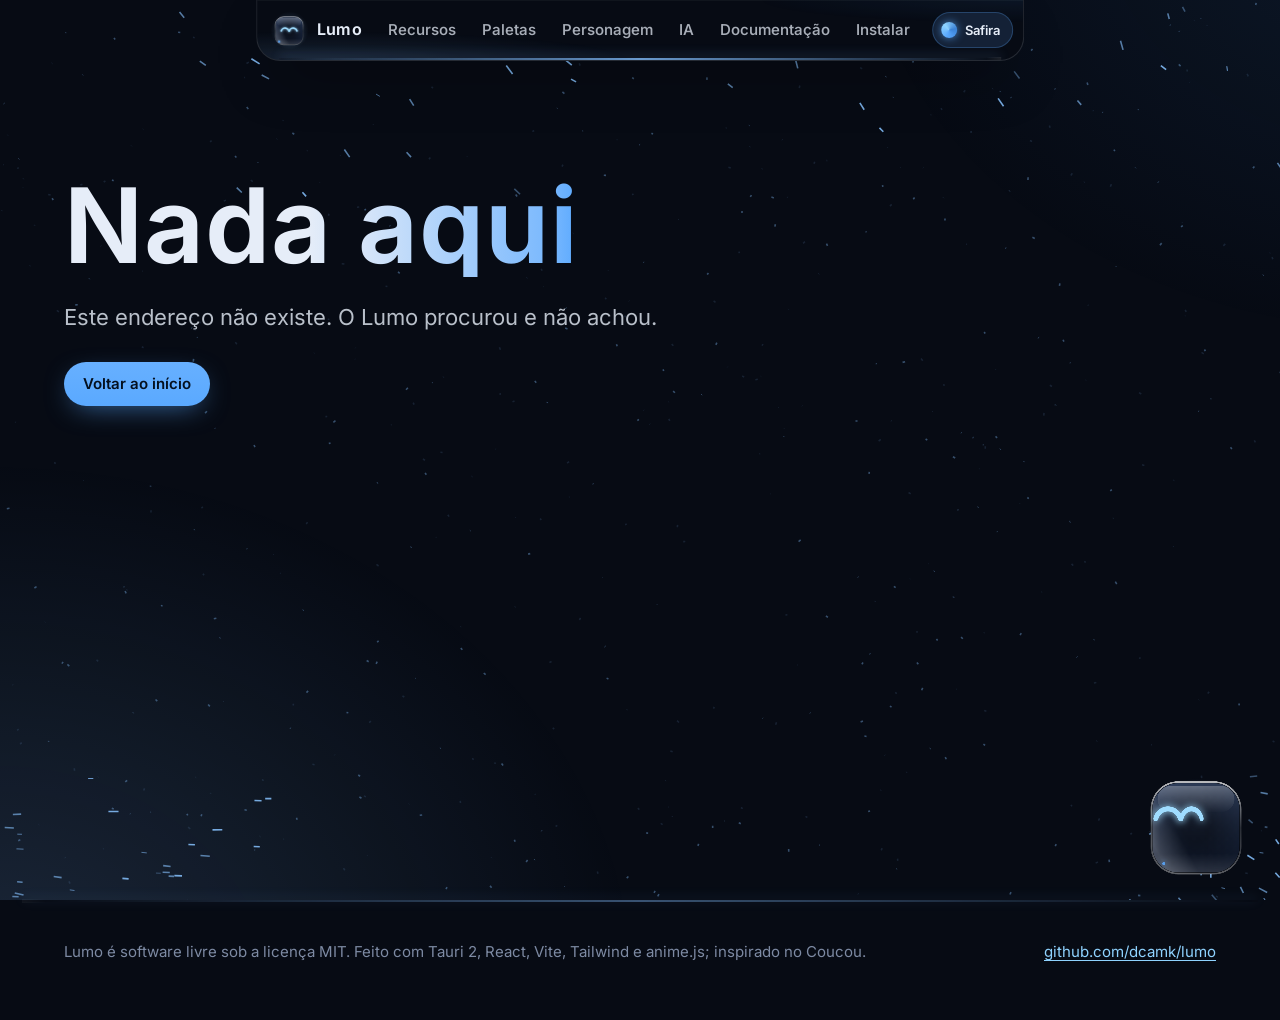
==== commit 2a9c74a3: "Apresentação do site alinhada ao README: curta e direta Co-Authored-By: Claude Sonnet 5.5 <noreply@a" ====
--- a/index.html
+++ b/index.html
@@ -4,7 +4,7 @@
     <meta charset="UTF-8" />
     <meta name="viewport" content="width=device-width, initial-scale=1" />
     <title>Lumo · assistente de área de trabalho para Linux</title>
-    <meta name="description" content="Uma pílula preta no topo da tela com um personagem animado. Tarefas com lembretes, Pomodoro, terminal, e-mail, painel do sistema e uma IA com equipe de agentes. Funciona sem chave de API." />
+    <meta name="description" content="O assistente da sua área de trabalho Linux. Tarefas, foco, e-mail, terminal e sistema num só painel, com uma IA que executa o que você pede." />
     <meta name="theme-color" content="#070b14" />
     <meta name="color-scheme" content="dark" />
     <link rel="icon" type="image/png" sizes="32x32" href="/img/favicon-32.png" />
@@ -14,7 +14,7 @@
     <meta property="og:locale" content="pt_BR" />
     <meta property="og:site_name" content="Lumo" />
     <meta property="og:title" content="Lumo · assistente de área de trabalho para Linux" />
-    <meta property="og:description" content="Uma pílula preta no topo da tela com um personagem animado e uma IA com equipe de agentes. Funciona sem chave de API." />
+    <meta property="og:description" content="O assistente da sua área de trabalho Linux. Tarefas, foco, e-mail, terminal e sistema num só painel, com uma IA que executa o que você pede." />
     <meta property="og:image" content="/img/og.png" />
     <meta property="og:image:width" content="1200" />
     <meta property="og:image:height" content="630" />
@@ -104,7 +104,7 @@
       <noscript>
         <section class="page-head">
           <h1>Lumo</h1>
-          <p>Assistente de área de trabalho para Linux: uma pílula preta no topo da tela com um personagem animado. Funciona sem chave de API.</p>
+          <p>O assistente da sua área de trabalho Linux. Tarefas, foco, e-mail, terminal e sistema num só painel, com uma IA que executa o que você pede.</p>
           <p><a href="https://github.com/dcamk/lumo">Ver no GitHub</a></p>
         </section>
       </noscript>
